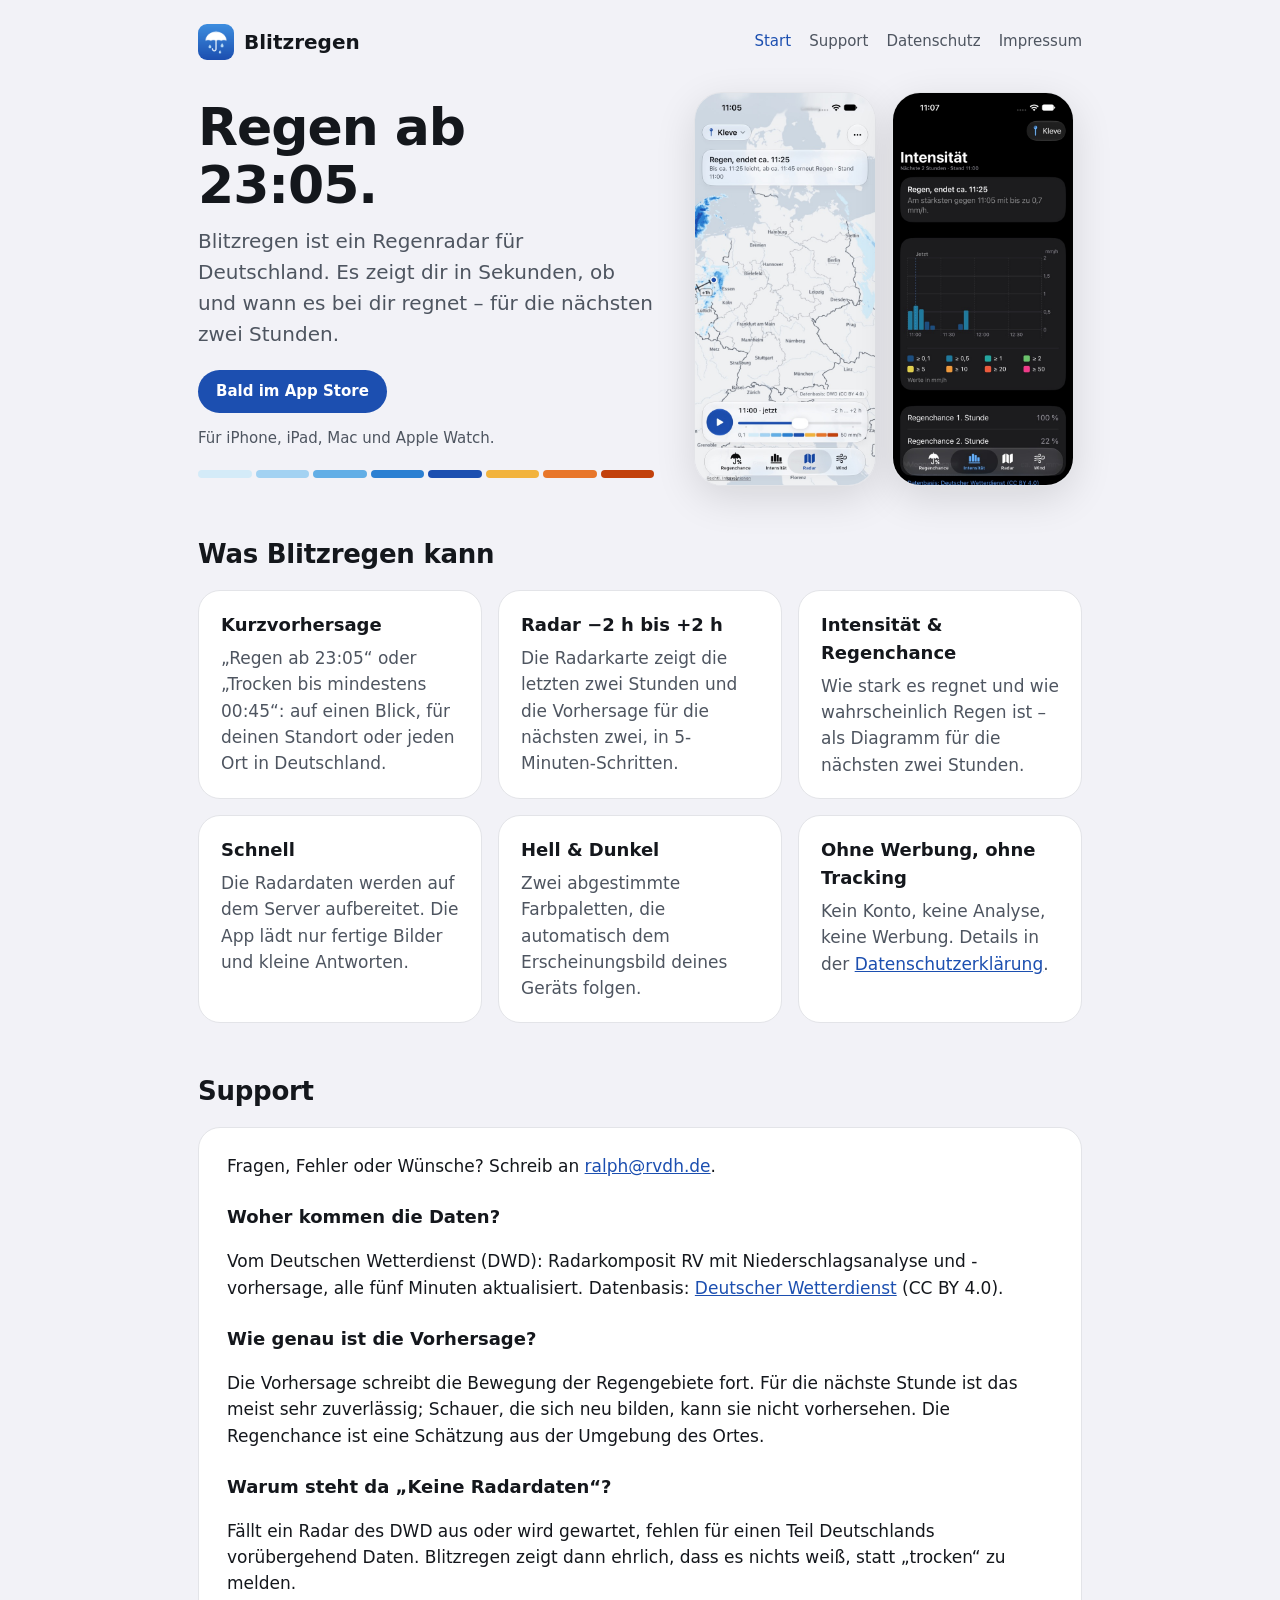
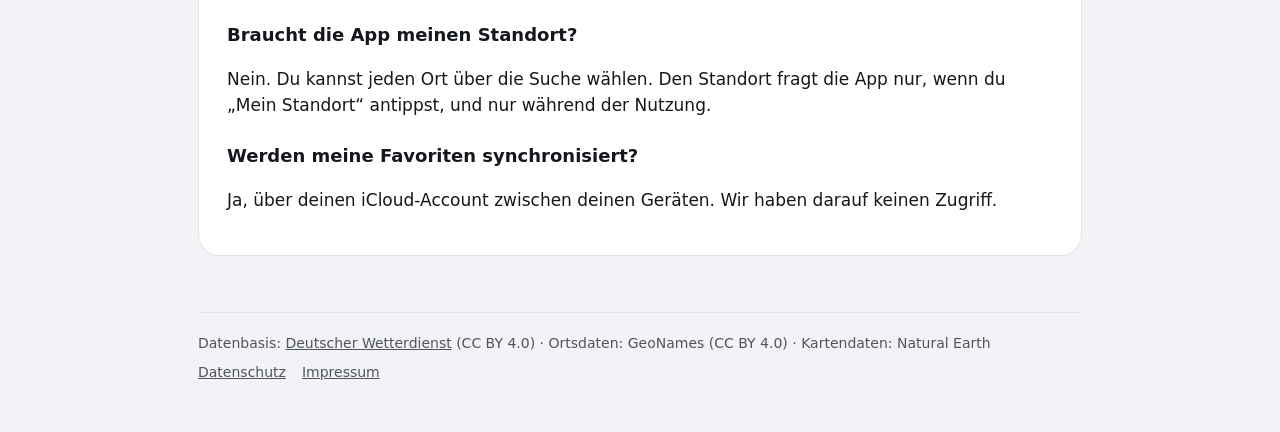
==== index.html @ 9316844d "Website: Start, Support, Datenschutz, Impressum Co-Authored-By: Claude Opus 5.5 <noreply@anthropic.c" ====
<!doctype html>
<html lang="de">
<head>
  <meta charset="utf-8">
  <meta name="viewport" content="width=device-width, initial-scale=1">
  <title>Blitzregen – Regenradar für Deutschland</title>
  <meta name="description" content="Blitzregen zeigt, wann es regnet: animiertes Regenradar für Deutschland von −2 bis +2 Stunden und eine Kurzvorhersage für deinen Ort. Schnell, ohne Werbung, ohne Tracking.">
  <meta name="theme-color" content="#F2F2F7" media="(prefers-color-scheme: light)">
  <meta name="theme-color" content="#0F1115" media="(prefers-color-scheme: dark)">
  <link rel="icon" href="favicon.ico" sizes="48x48">
  <link rel="icon" href="favicon.svg" type="image/svg+xml">
  <link rel="apple-touch-icon" href="apple-touch-icon.png">
  <link rel="stylesheet" href="style.css">
</head>
<body>
<div class="page">
  <header class="top">
    <a class="brand" href="./"><img src="img/icon.png" width="36" height="36" alt="">Blitzregen</a>
    <nav class="top" aria-label="Hauptnavigation">
      <a href="./" aria-current="page">Start</a>
      <a href="#support">Support</a>
      <a href="datenschutz.html">Datenschutz</a>
      <a href="impressum.html">Impressum</a>
    </nav>
  </header>

  <main>
    <div class="hero">
      <div class="hero-text">
        <h1>Regen ab 23:05.</h1>
        <p class="lead">Blitzregen ist ein Regenradar für Deutschland. Es zeigt dir in Sekunden, ob und wann es bei dir regnet – für die nächsten zwei Stunden.</p>
        <span class="badge">Bald im App Store</span>
        <p class="muted" style="color: var(--text-2); font-size: 15px; margin-top: 14px">Für iPhone, iPad, Mac und Apple Watch.</p>
        <div class="scale" aria-hidden="true">
          <span style="background: var(--c1)"></span><span style="background: var(--c2)"></span>
          <span style="background: var(--c3)"></span><span style="background: var(--c4)"></span>
          <span style="background: var(--c5)"></span><span style="background: var(--c6)"></span>
          <span style="background: var(--c7)"></span><span style="background: var(--c8)"></span>
        </div>
      </div>
      <div class="shots">
        <img src="img/radar-hell.jpg" width="552" height="1200" alt="Blitzregen auf dem iPhone: Radarkarte von Deutschland mit Regengebieten, Kurzvorhersage „Regen, endet ca. 11:25“ und Zeitleiste.">
        <img src="img/intensitaet-dunkel.jpg" width="552" height="1200" alt="Blitzregen im dunklen Design: Diagramm der Regenintensität für die nächsten zwei Stunden mit Legende.">
      </div>
    </div>

    <section aria-labelledby="features">
      <h2 id="features">Was Blitzregen kann</h2>
      <div class="cards">
        <div class="card">
          <h3>Kurzvorhersage</h3>
          <p>„Regen ab 23:05“ oder „Trocken bis mindestens 00:45“: auf einen Blick, für deinen Standort oder jeden Ort in Deutschland.</p>
        </div>
        <div class="card">
          <h3>Radar −2 h bis +2 h</h3>
          <p>Die Radarkarte zeigt die letzten zwei Stunden und die Vorhersage für die nächsten zwei, in 5-Minuten-Schritten.</p>
        </div>
        <div class="card">
          <h3>Intensität &amp; Regenchance</h3>
          <p>Wie stark es regnet und wie wahrscheinlich Regen ist – als Diagramm für die nächsten zwei Stunden.</p>
        </div>
        <div class="card">
          <h3>Schnell</h3>
          <p>Die Radardaten werden auf dem Server aufbereitet. Die App lädt nur fertige Bilder und kleine Antworten.</p>
        </div>
        <div class="card">
          <h3>Hell &amp; Dunkel</h3>
          <p>Zwei abgestimmte Farbpaletten, die automatisch dem Erscheinungsbild deines Geräts folgen.</p>
        </div>
        <div class="card">
          <h3>Ohne Werbung, ohne Tracking</h3>
          <p>Kein Konto, keine Analyse, keine Werbung. Details in der <a href="datenschutz.html">Datenschutzerklärung</a>.</p>
        </div>
      </div>
    </section>

    <section id="support" aria-labelledby="support-title">
      <h2 id="support-title">Support</h2>
      <div class="prose">
        <p>Fragen, Fehler oder Wünsche? Schreib an <a href="mailto:ralph@rvdh.de">ralph@rvdh.de</a>.</p>

        <h3>Woher kommen die Daten?</h3>
        <p>Vom Deutschen Wetterdienst (DWD): Radarkomposit RV mit Niederschlagsanalyse und -vorhersage, alle fünf Minuten aktualisiert. Datenbasis: <a href="https://www.dwd.de" rel="noopener">Deutscher Wetterdienst</a> (CC BY 4.0).</p>

        <h3>Wie genau ist die Vorhersage?</h3>
        <p>Die Vorhersage schreibt die Bewegung der Regengebiete fort. Für die nächste Stunde ist das meist sehr zuverlässig; Schauer, die sich neu bilden, kann sie nicht vorhersehen. Die Regenchance ist eine Schätzung aus der Umgebung des Ortes.</p>

        <h3>Warum steht da „Keine Radardaten“?</h3>
        <p>Fällt ein Radar des DWD aus oder wird gewartet, fehlen für einen Teil Deutschlands vorübergehend Daten. Blitzregen zeigt dann ehrlich, dass es nichts weiß, statt „trocken“ zu melden.</p>

        <h3>Braucht die App meinen Standort?</h3>
        <p>Nein. Du kannst jeden Ort über die Suche wählen. Den Standort fragt die App nur, wenn du „Mein Standort“ antippst, und nur während der Nutzung.</p>

        <h3>Werden meine Favoriten synchronisiert?</h3>
        <p>Ja, über deinen iCloud-Account zwischen deinen Geräten. Wir haben darauf keinen Zugriff.</p>
      </div>
    </section>
  </main>

  <footer>
    <span>Datenbasis: <a href="https://www.dwd.de" rel="noopener">Deutscher Wetterdienst</a> (CC BY 4.0) · Ortsdaten: GeoNames (CC BY 4.0) · Kartendaten: Natural Earth</span>
    <nav aria-label="Rechtliches">
      <a href="datenschutz.html">Datenschutz</a>
      <a href="impressum.html">Impressum</a>
    </nav>
  </footer>
</div>
</body>
</html>
---- style.css ----
/* Blitzregen – Website. Farben wie in den Apps ("Klar" hell, "Nacht" dunkel). */
:root {
  color-scheme: light dark;
  --font: -apple-system, BlinkMacSystemFont, "SF Pro Text", Inter, system-ui, sans-serif;
  --bg: #F2F2F7;
  --card: #FFFFFF;
  --line: #E3E4E8;
  --text: #14171C;
  --text-2: #4E5560;
  --accent: #1C4FB0;
  --c1: #D4EBF8; --c2: #A3D2F2; --c3: #62AEE6; --c4: #2C80D2;
  --c5: #1C4FB0; --c6: #F2B33D; --c7: #E8762A; --c8: #C2410C;
}
@media (prefers-color-scheme: dark) {
  :root {
    --bg: #0F1115;
    --card: #1A1D23;
    --line: #2A2E36;
    --text: #F4F5F7;
    --text-2: #A9AFBA;
    --accent: #4C9BFF;
    --c1: #1C4E80; --c2: #1F7A9E; --c3: #23A7A0; --c4: #6BC46B;
    --c5: #E3D04A; --c6: #F29A3A; --c7: #EE5A3A; --c8: #F23A8A;
  }
}

* { box-sizing: border-box; }
html { -webkit-text-size-adjust: 100%; }
body {
  margin: 0;
  background: var(--bg);
  color: var(--text);
  font: 17px/1.55 var(--font);
}
a { color: var(--accent); }
a:focus-visible { outline: 2px solid var(--accent); outline-offset: 2px; border-radius: 4px; }

.page {
  max-width: 980px;
  margin: 0 auto;
  padding: 24px clamp(16px, 4vw, 48px) 48px;
}
header.top {
  display: flex;
  flex-wrap: wrap;
  align-items: center;
  justify-content: space-between;
  gap: 12px;
  margin-bottom: 32px;
}
.brand {
  display: flex;
  align-items: center;
  gap: 10px;
  font-weight: 700;
  font-size: 20px;
  color: var(--text);
  text-decoration: none;
}
.brand img { width: 36px; height: 36px; border-radius: 9px; }
nav.top { display: flex; flex-wrap: wrap; gap: 4px 18px; font-size: 15px; }
nav.top a { color: var(--text-2); text-decoration: none; }
nav.top a:hover, nav.top a[aria-current="page"] { color: var(--accent); }

.hero {
  display: flex;
  flex-wrap: wrap;
  align-items: center;
  gap: 32px;
}
.hero-text { flex: 1 1 360px; }
.hero h1 { font-size: clamp(34px, 6vw, 52px); line-height: 1.1; margin: 0 0 12px; letter-spacing: -0.02em; }
.hero .lead { font-size: 20px; color: var(--text-2); margin: 0 0 20px; }
.badge {
  display: inline-block;
  padding: 10px 18px;
  border-radius: 999px;
  background: var(--accent);
  color: #fff;
  font-weight: 600;
  font-size: 15px;
}
.shots { flex: 1 1 300px; display: flex; gap: 16px; justify-content: center; }
.shots img {
  width: min(46%, 230px);
  height: auto;
  border-radius: 28px;
  border: 1px solid var(--line);
  box-shadow: 0 12px 40px rgb(0 0 0 / 0.12);
}
.scale { display: flex; gap: 4px; margin: 20px 0 0; }
.scale span { flex: 1; height: 8px; border-radius: 4px; }

section { margin-top: 48px; }
h2 { font-size: 26px; margin: 0 0 16px; letter-spacing: -0.01em; }
h3 { font-size: 18px; margin: 24px 0 6px; }
.cards { display: grid; grid-template-columns: repeat(auto-fit, minmax(240px, 1fr)); gap: 16px; }
.card {
  background: var(--card);
  border: 1px solid var(--line);
  border-radius: 22px;
  padding: 20px 22px;
}
.card h3 { margin-top: 0; }
.card p { margin: 0; color: var(--text-2); }

.prose { background: var(--card); border: 1px solid var(--line); border-radius: 22px; padding: 8px 28px 24px; }
.prose p, .prose li { color: var(--text); }
.prose .muted { color: var(--text-2); }
address { font-style: normal; }

footer {
  margin-top: 56px;
  padding-top: 20px;
  border-top: 1px solid var(--line);
  font-size: 14px;
  color: var(--text-2);
  display: flex;
  flex-wrap: wrap;
  gap: 8px 20px;
  justify-content: space-between;
}
footer nav { display: flex; gap: 16px; }
footer a { color: var(--text-2); }
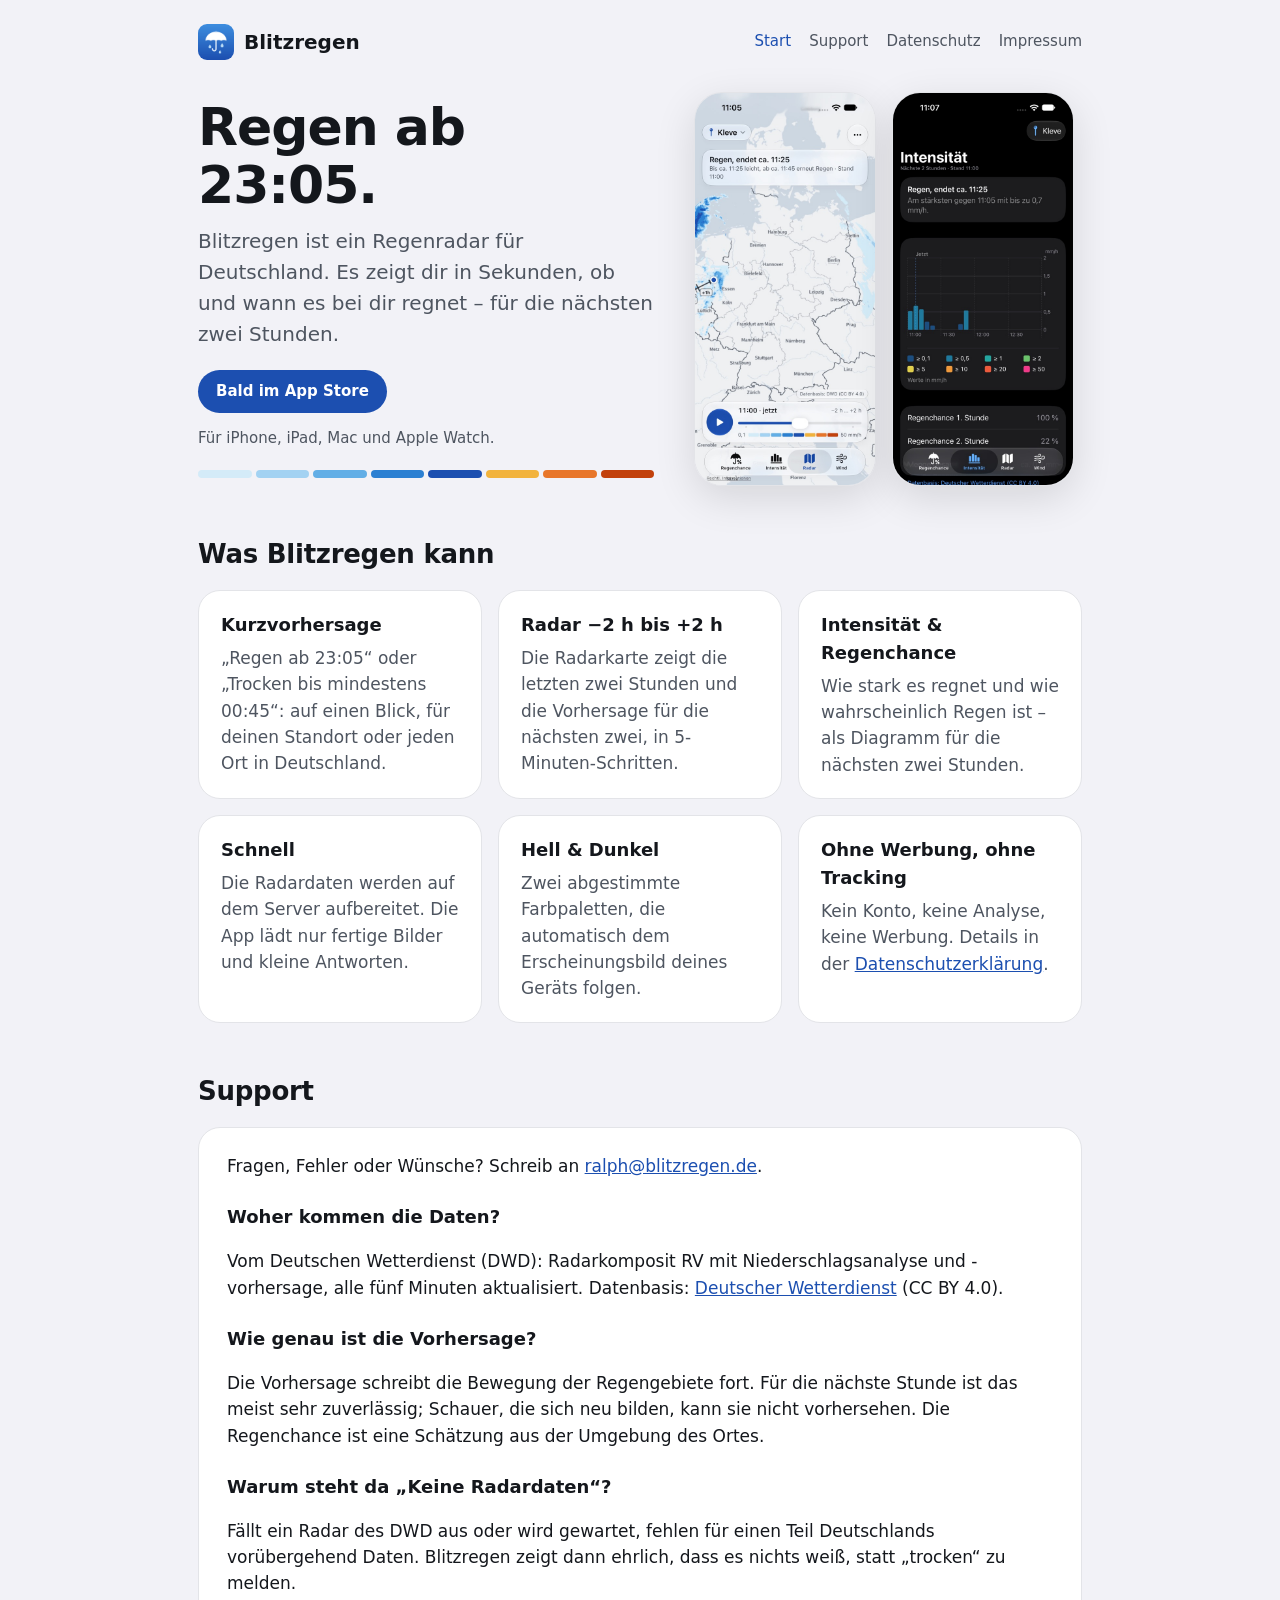
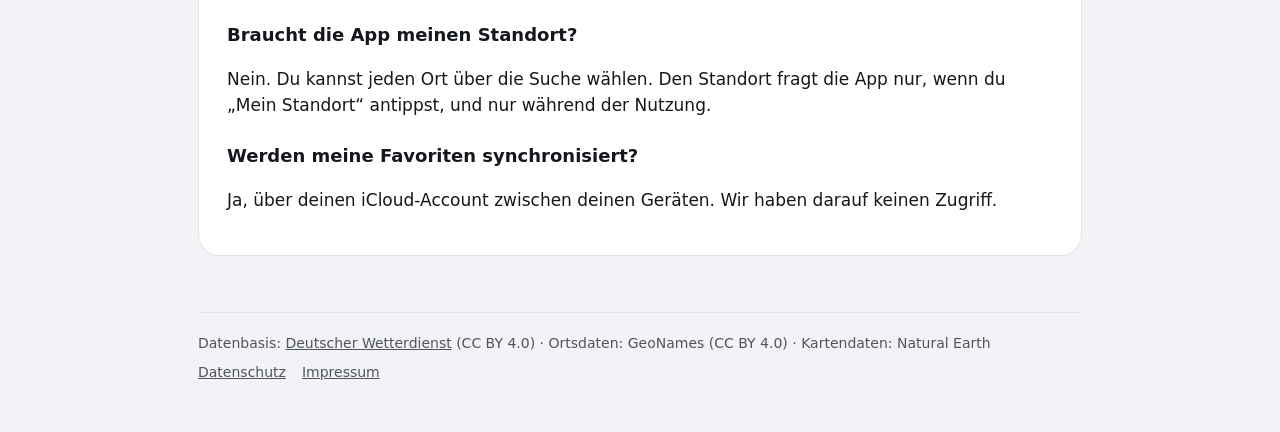
==== commit e4cf2269: "Kontakt: ralph@blitzregen.de, im Impressum info@blitzregen.de Co-Authored-By: Claude Opus 5.5 <norep" ====
--- a/index.html
+++ b/index.html
@@ -77,7 +77,7 @@
     <section id="support" aria-labelledby="support-title">
       <h2 id="support-title">Support</h2>
       <div class="prose">
-        <p>Fragen, Fehler oder Wünsche? Schreib an <a href="mailto:ralph@rvdh.de">ralph@rvdh.de</a>.</p>
+        <p>Fragen, Fehler oder Wünsche? Schreib an <a href="mailto:ralph@blitzregen.de">ralph@blitzregen.de</a>.</p>
 
         <h3>Woher kommen die Daten?</h3>
         <p>Vom Deutschen Wetterdienst (DWD): Radarkomposit RV mit Niederschlagsanalyse und -vorhersage, alle fünf Minuten aktualisiert. Datenbasis: <a href="https://www.dwd.de" rel="noopener">Deutscher Wetterdienst</a> (CC BY 4.0).</p>
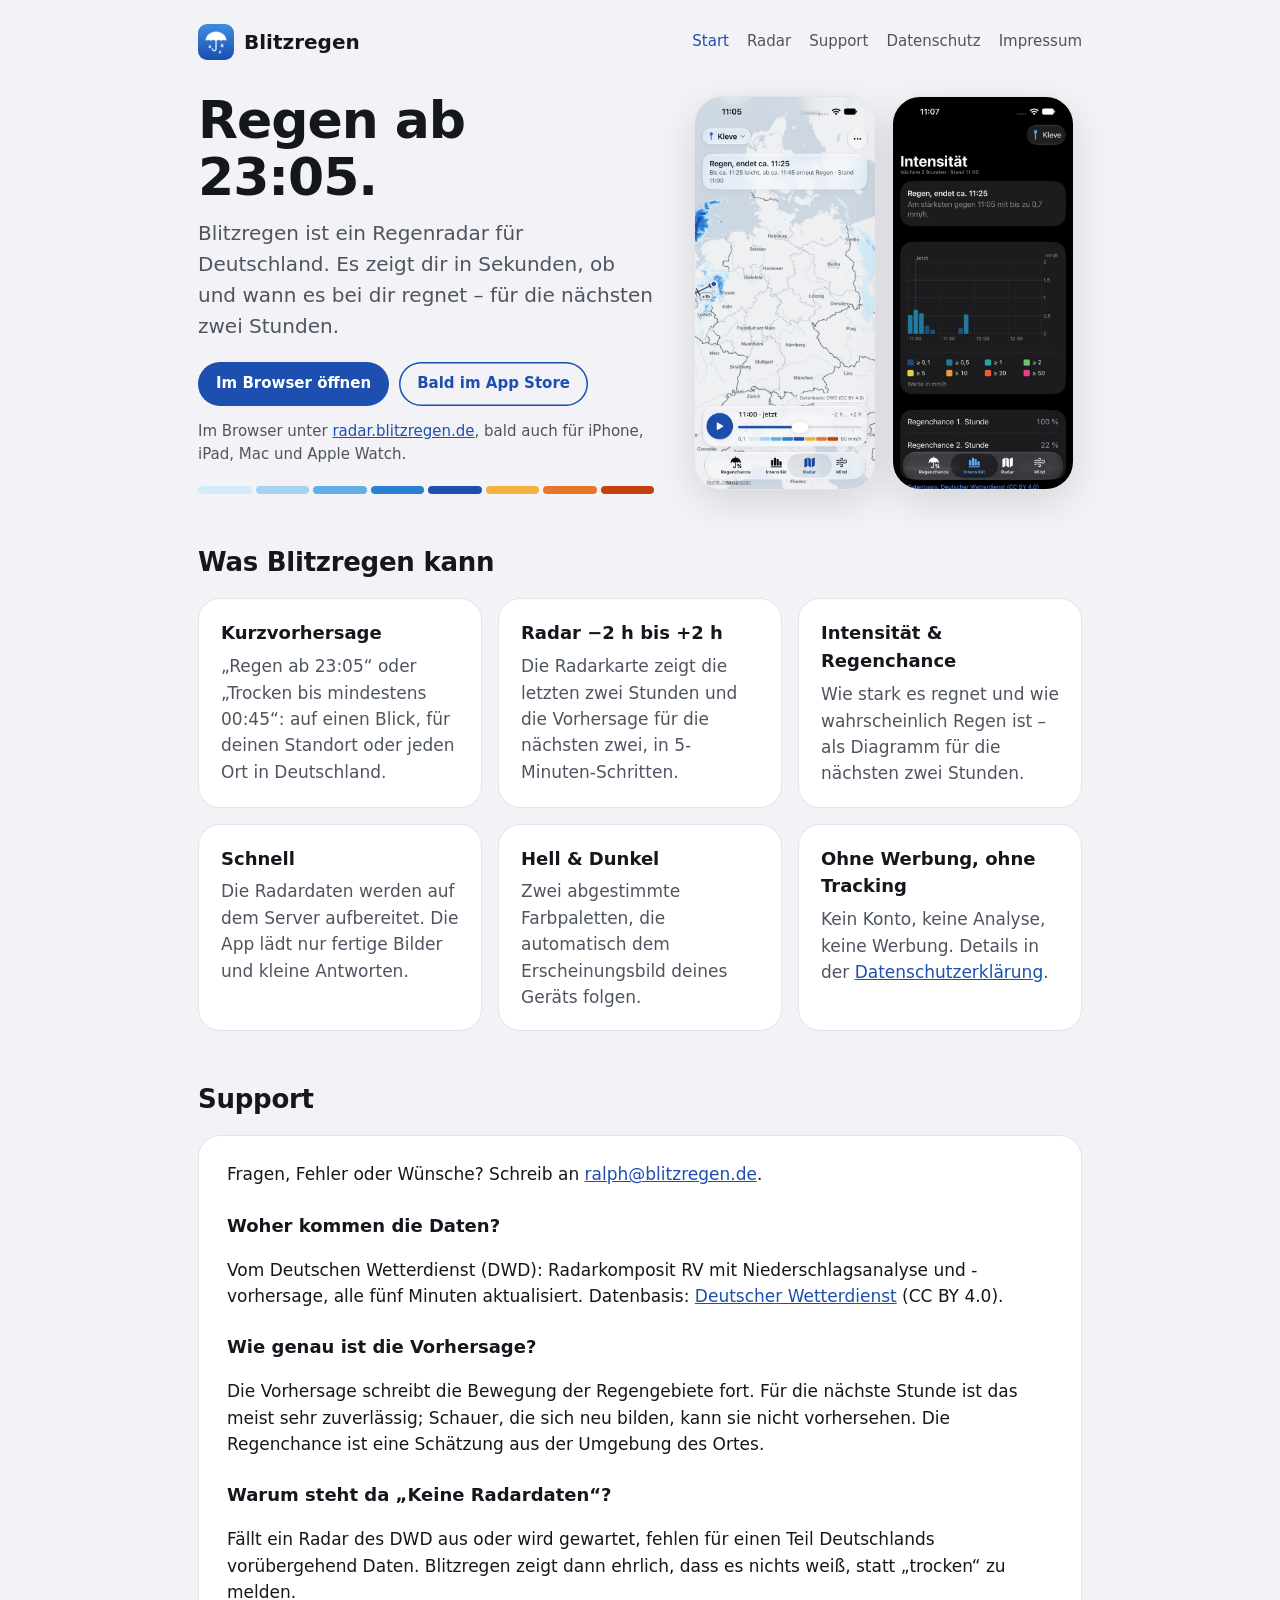
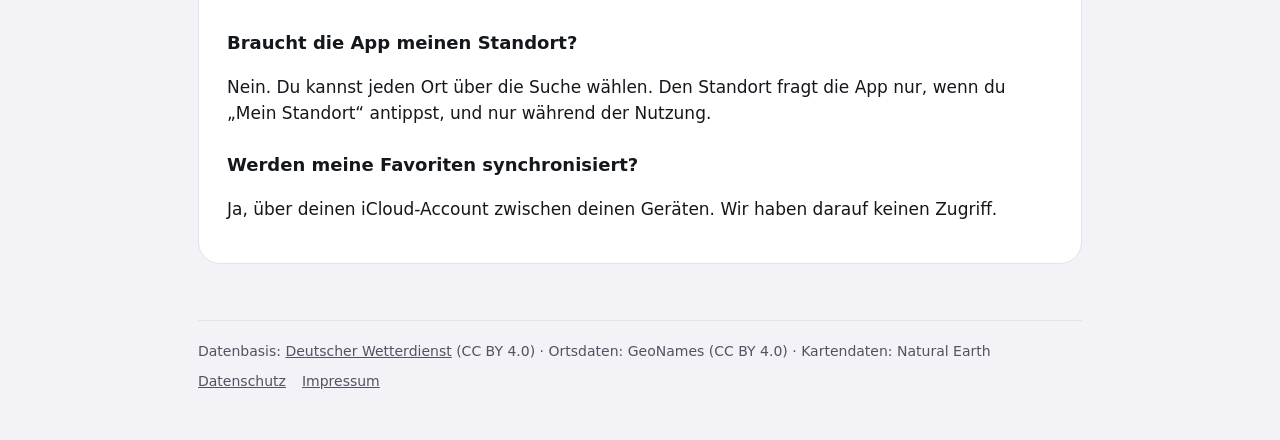
==== commit df9b1b75: "Link zur Web-App radar.blitzregen.de Co-Authored-By: Claude Opus 5.5 <noreply@anthropic.com>" ====
--- a/index.html
+++ b/index.html
@@ -18,6 +18,7 @@
     <a class="brand" href="./"><img src="img/icon.png" width="36" height="36" alt="">Blitzregen</a>
     <nav class="top" aria-label="Hauptnavigation">
       <a href="./" aria-current="page">Start</a>
+      <a href="https://radar.blitzregen.de">Radar</a>
       <a href="#support">Support</a>
       <a href="datenschutz.html">Datenschutz</a>
       <a href="impressum.html">Impressum</a>
@@ -29,8 +30,11 @@
       <div class="hero-text">
         <h1>Regen ab 23:05.</h1>
         <p class="lead">Blitzregen ist ein Regenradar für Deutschland. Es zeigt dir in Sekunden, ob und wann es bei dir regnet – für die nächsten zwei Stunden.</p>
-        <span class="badge">Bald im App Store</span>
-        <p class="muted" style="color: var(--text-2); font-size: 15px; margin-top: 14px">Für iPhone, iPad, Mac und Apple Watch.</p>
+        <div class="actions">
+          <a class="badge" href="https://radar.blitzregen.de">Im Browser öffnen</a>
+          <span class="badge secondary">Bald im App Store</span>
+        </div>
+        <p class="muted" style="color: var(--text-2); font-size: 15px; margin-top: 14px">Im Browser unter <a href="https://radar.blitzregen.de">radar.blitzregen.de</a>, bald auch für iPhone, iPad, Mac und Apple Watch.</p>
         <div class="scale" aria-hidden="true">
           <span style="background: var(--c1)"></span><span style="background: var(--c2)"></span>
           <span style="background: var(--c3)"></span><span style="background: var(--c4)"></span>
--- a/style.css
+++ b/style.css
@@ -71,14 +71,22 @@
 .hero-text { flex: 1 1 360px; }
 .hero h1 { font-size: clamp(34px, 6vw, 52px); line-height: 1.1; margin: 0 0 12px; letter-spacing: -0.02em; }
 .hero .lead { font-size: 20px; color: var(--text-2); margin: 0 0 20px; }
+.actions { display: flex; flex-wrap: wrap; gap: 10px; }
 .badge {
   display: inline-block;
+  text-decoration: none;
   padding: 10px 18px;
   border-radius: 999px;
   background: var(--accent);
   color: #fff;
   font-weight: 600;
   font-size: 15px;
+}
+a.badge:hover { filter: brightness(1.1); }
+.badge.secondary {
+  background: transparent;
+  color: var(--accent);
+  box-shadow: inset 0 0 0 1.5px var(--accent);
 }
 .shots { flex: 1 1 300px; display: flex; gap: 16px; justify-content: center; }
 .shots img {
